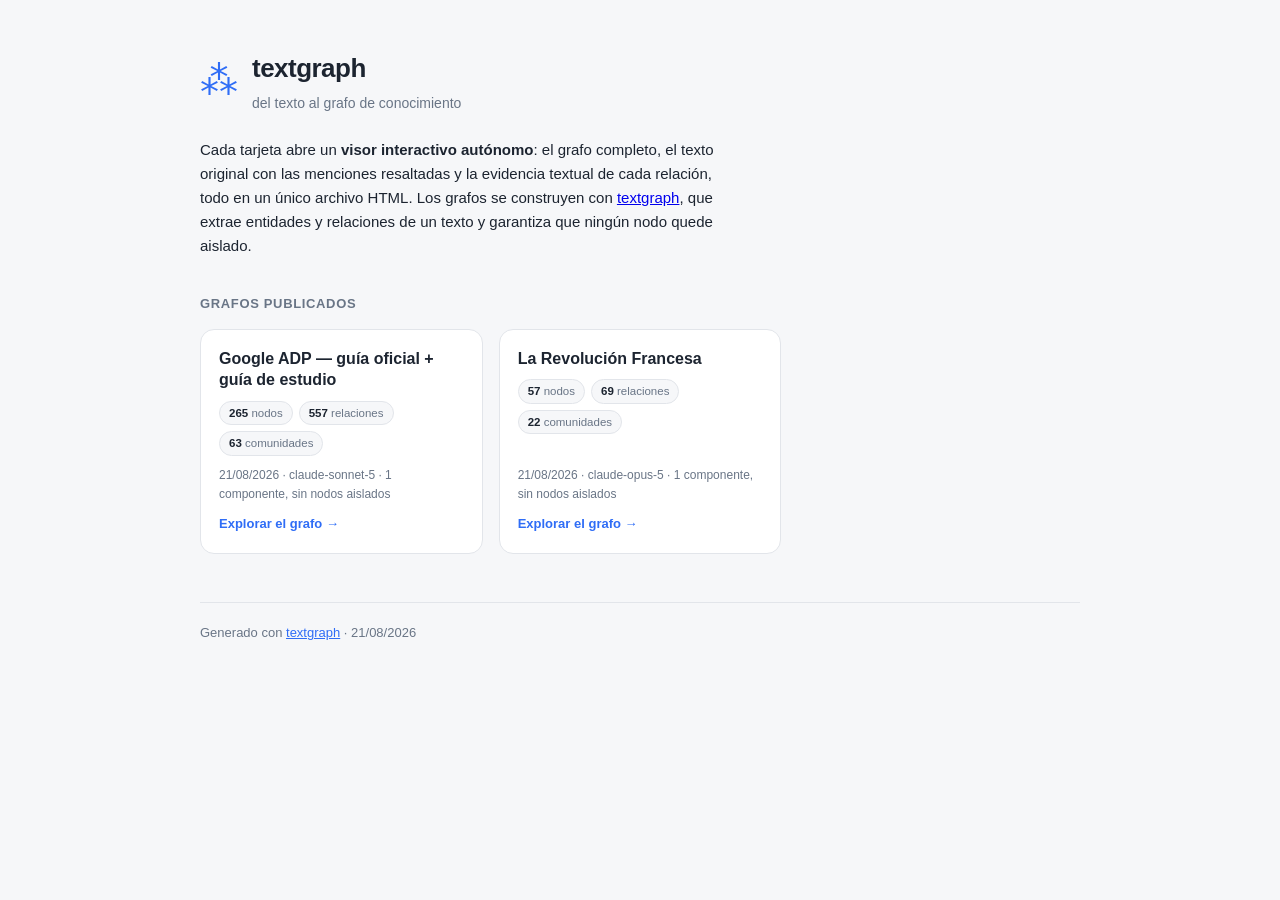
==== docs/index.html @ 5ead87b6 "textgraph: del texto al grafo de conocimiento Aplicación local sin dependencias que extrae entidades" ====
<!DOCTYPE html>
<html lang="es">
<head>
<meta charset="utf-8">
<meta name="viewport" content="width=device-width, initial-scale=1">
<title>textgraph · grafos de conocimiento</title>
<style>
:root{
  --fondo:#f6f7f9; --panel:#fff; --borde:#e2e5ea; --texto:#1c2430; --tenue:#697586;
  --acento:#2f6df6; --acento-suave:#e8f0ff;
  --sombra:0 1px 3px rgba(20,30,50,.08),0 8px 24px rgba(20,30,50,.06);
}
*{box-sizing:border-box}
body{margin:0;background:var(--fondo);color:var(--texto);
  font:15px/1.6 -apple-system,BlinkMacSystemFont,"Segoe UI",Inter,Roboto,sans-serif}
.envoltura{max-width:920px;margin:0 auto;padding:48px 20px 72px}
header{display:flex;align-items:center;gap:14px;margin-bottom:8px}
.logo{font-size:38px;color:var(--acento);line-height:1}
h1{margin:0;font-size:26px;letter-spacing:-.02em}
.lema{margin:2px 0 0;color:var(--tenue);font-size:14px}
.intro{margin:24px 0 36px;max-width:65ch}
.intro code{background:var(--panel);border:1px solid var(--borde);border-radius:5px;
  padding:1px 5px;font-size:13px}
h2{font-size:13px;text-transform:uppercase;letter-spacing:.05em;color:var(--tenue);
  margin:0 0 14px}
.rejilla{display:grid;grid-template-columns:repeat(auto-fill,minmax(260px,1fr));gap:16px}
.tarjeta{background:var(--panel);border:1px solid var(--borde);border-radius:14px;
  padding:18px;text-decoration:none;color:inherit;display:flex;flex-direction:column;
  gap:10px;transition:border-color .15s,transform .15s,box-shadow .15s}
.tarjeta:hover{border-color:var(--acento);transform:translateY(-2px);box-shadow:var(--sombra)}
.tarjeta h3{margin:0;font-size:16px;line-height:1.35}
.cifras{display:flex;gap:6px;flex-wrap:wrap}
.cifra{background:var(--fondo);border:1px solid var(--borde);border-radius:999px;
  padding:2px 9px;font-size:11.5px;color:var(--tenue)}
.cifra b{color:var(--texto);font-variant-numeric:tabular-nums}
.pie-tarjeta{color:var(--tenue);font-size:12px;margin-top:auto}
.abrir{color:var(--acento);font-weight:600;font-size:13px}
footer{margin-top:48px;padding-top:20px;border-top:1px solid var(--borde);
  color:var(--tenue);font-size:13px}
footer a{color:var(--acento)}
@media (prefers-color-scheme:dark){
  /* En oscuro el azul de enlace debe aclararse o no se lee sobre el fondo. */
  :root{--fondo:#12161c;--panel:#1a2029;--borde:#2b3441;--texto:#e8ecf1;--tenue:#93a0b1;
    --acento:#7ba6ff;--acento-suave:#1c2c4a}
}
</style>
</head>
<body>
<div class="envoltura">
  <header>
    <span class="logo">⁂</span>
    <div>
      <h1>textgraph</h1>
      <p class="lema">del texto al grafo de conocimiento</p>
    </div>
  </header>

  <p class="intro">Cada tarjeta abre un <b>visor interactivo autónomo</b>: el grafo
  completo, el texto original con las menciones resaltadas y la evidencia textual
  de cada relación, todo en un único archivo HTML. Los grafos se construyen con
  <a href="https://github.com/Lapeyus/textgraph">textgraph</a>, que extrae entidades y relaciones de un texto y
  garantiza que ningún nodo quede aislado.</p>

  <h2>Grafos publicados</h2>
  <div class="rejilla">
    <a class="tarjeta" href="grafos/google_adp_guia_oficial_guia_de_estudio.html">
      <h3>Google ADP — guía oficial + guía de estudio</h3>
      <div class="cifras">
        <span class="cifra"><b>265</b> nodos</span>
        <span class="cifra"><b>557</b> relaciones</span>
        <span class="cifra"><b>63</b> comunidades</span>
      </div>
      <div class="pie-tarjeta">21/08/2026 · claude-sonnet-5 · 1 componente, sin nodos aislados</div>
      <span class="abrir">Explorar el grafo →</span>
    </a>
    <a class="tarjeta" href="grafos/la_revolucion_francesa.html">
      <h3>La Revolución Francesa</h3>
      <div class="cifras">
        <span class="cifra"><b>57</b> nodos</span>
        <span class="cifra"><b>69</b> relaciones</span>
        <span class="cifra"><b>22</b> comunidades</span>
      </div>
      <div class="pie-tarjeta">21/08/2026 · claude-opus-5 · 1 componente, sin nodos aislados</div>
      <span class="abrir">Explorar el grafo →</span>
    </a>
  </div>

  <footer>
    Generado con <a href="https://github.com/Lapeyus/textgraph">textgraph</a> · 21/08/2026
  </footer>
</div>
</body>
</html>
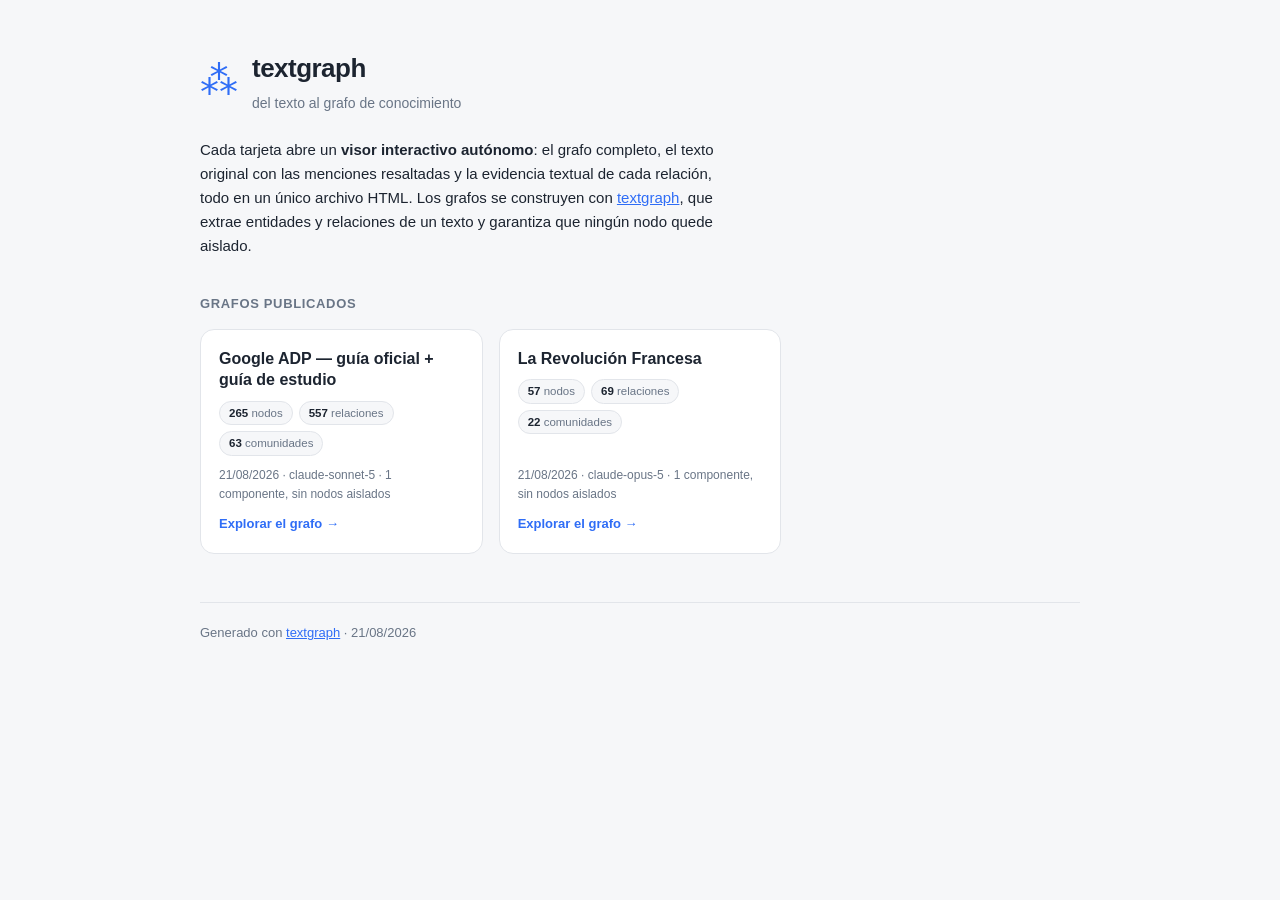
==== commit 3017328d: "sitio: da color de acento a los enlaces para que se lean en modo oscuro Co-Authored-By: Claude Opus " ====
--- a/docs/index.html
+++ b/docs/index.html
@@ -21,6 +21,7 @@
 .intro{margin:24px 0 36px;max-width:65ch}
 .intro code{background:var(--panel);border:1px solid var(--borde);border-radius:5px;
   padding:1px 5px;font-size:13px}
+a{color:var(--acento)}
 h2{font-size:13px;text-transform:uppercase;letter-spacing:.05em;color:var(--tenue);
   margin:0 0 14px}
 .rejilla{display:grid;grid-template-columns:repeat(auto-fill,minmax(260px,1fr));gap:16px}
